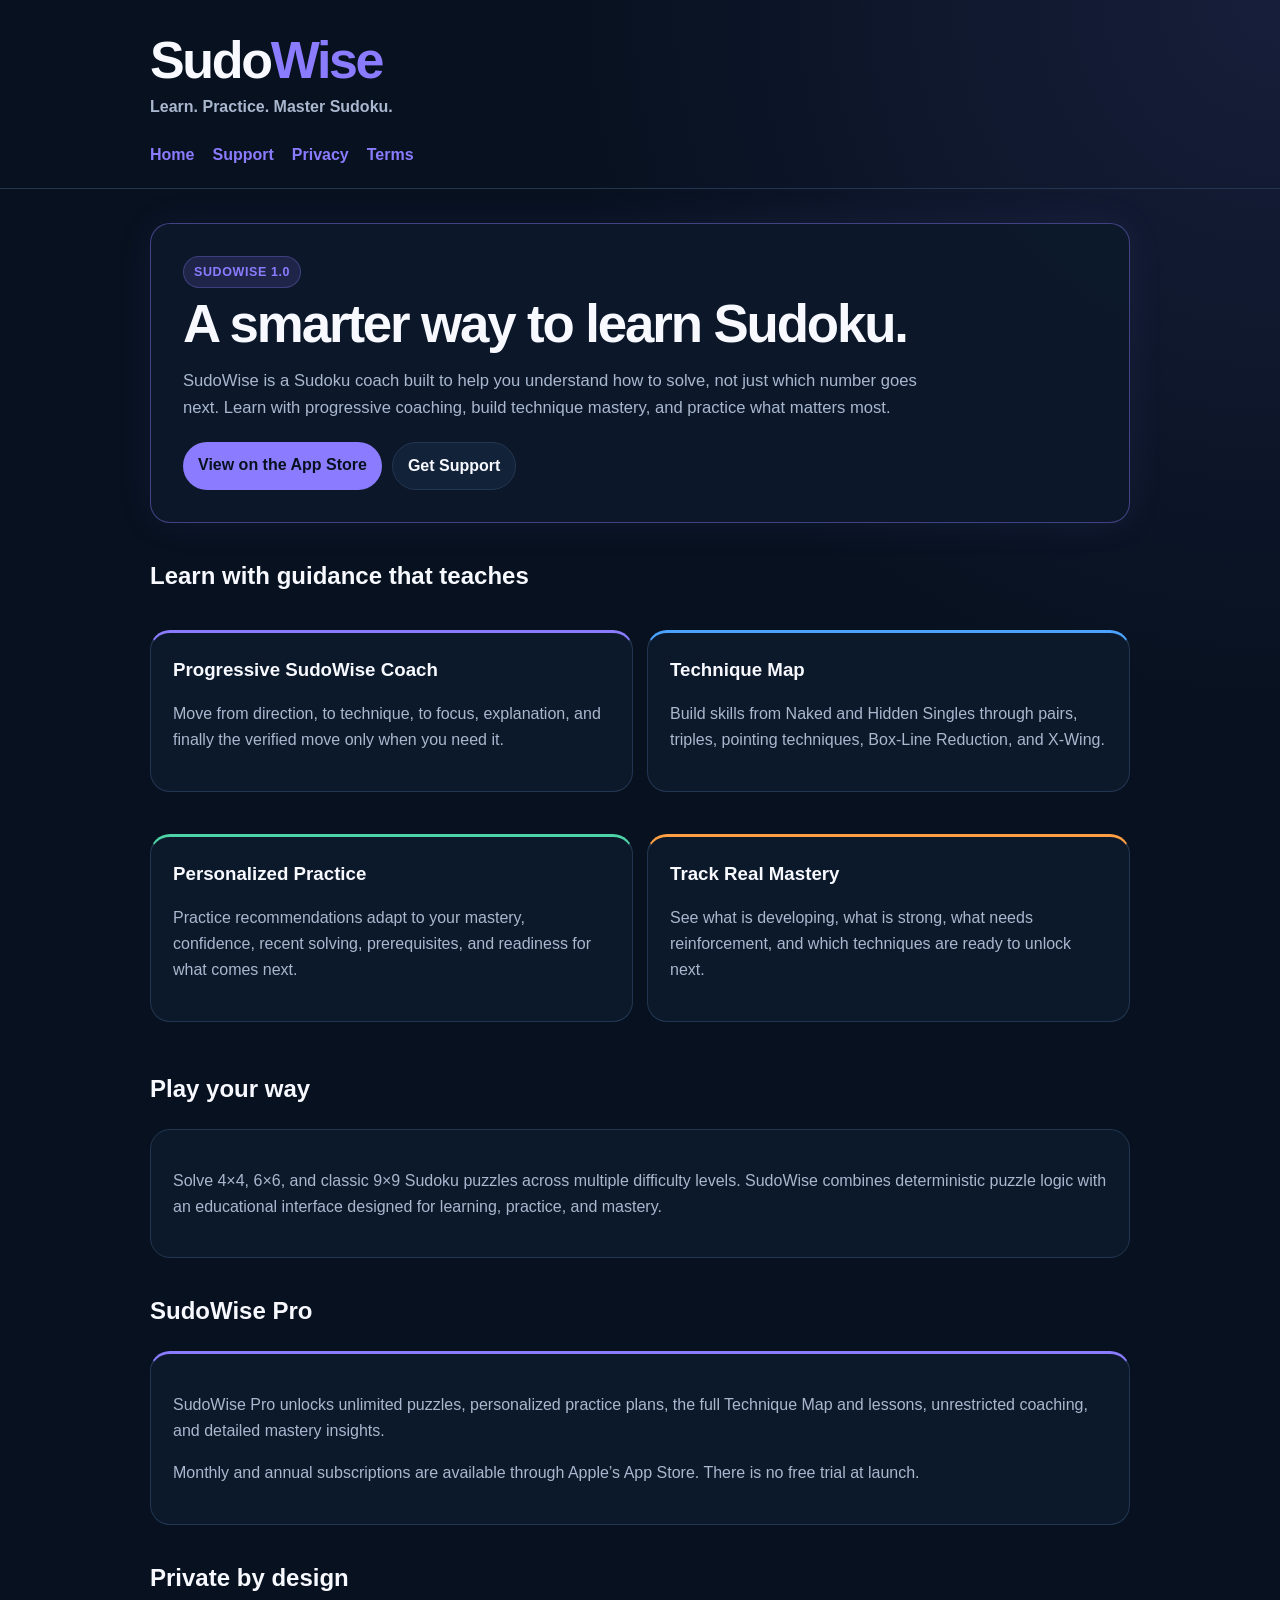
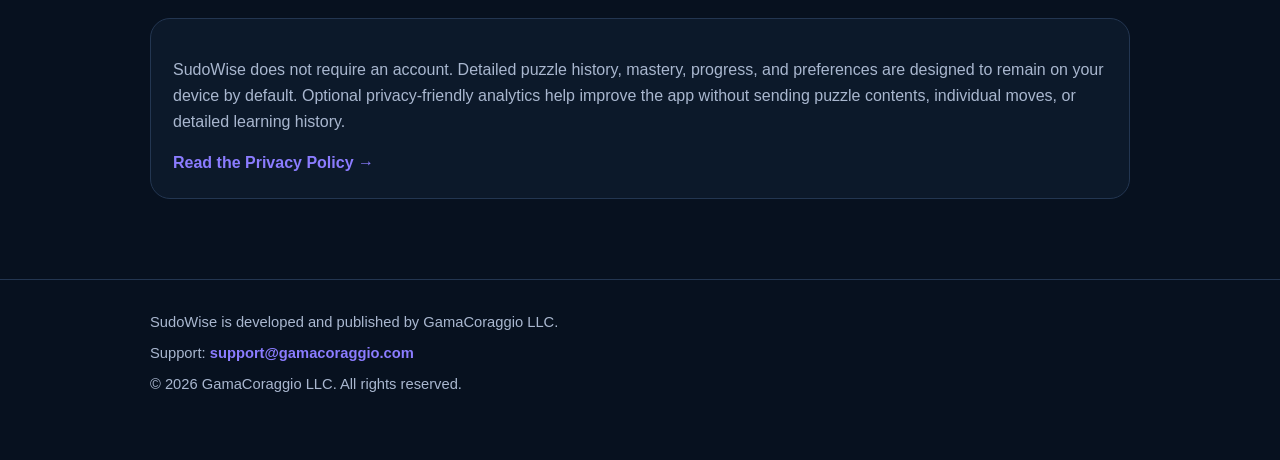
==== index.html @ 28a34da1 "feat: launch SudoWise website" ====
<!doctype html>
<html lang="en">
<head>
  <meta charset="utf-8">
  <meta name="viewport" content="width=device-width,initial-scale=1">
  <meta name="description" content="SudoWise is a Sudoku coach with progressive hints, technique mastery, personalized practice and local-first learning.">
  <title>SudoWise | Learn, Practice & Master Sudoku</title>
  <link rel="stylesheet" href="/styles.css">
</head>
<body>
<header>
  <div class="wrap">
    <div class="brand"><a href="/">Sudo<span class="brand-wise">Wise</span></a></div>
    <p class="tagline">Learn. Practice. Master Sudoku.</p>
    <nav>
      <a href="/">Home</a>
      <a href="/support/">Support</a>
      <a href="/privacy/">Privacy</a>
      <a href="/terms/">Terms</a>
    </nav>
  </div>
</header>

<main class="wrap">
  <section class="hero">
    <span class="badge">SudoWise 1.0</span>
    <h1>A smarter way to learn Sudoku.</h1>
    <p>
      SudoWise is a Sudoku coach built to help you understand how to solve,
      not just which number goes next. Learn with progressive coaching,
      build technique mastery, and practice what matters most.
    </p>
    <div class="actions">
      <a class="button" href="https://apps.apple.com/app/id6817919014">View on the App Store</a>
      <a class="button secondary" href="/support/">Get Support</a>
    </div>
  </section>

  <h2>Learn with guidance that teaches</h2>
  <div class="grid">
    <section class="card violet">
      <h3>Progressive SudoWise Coach</h3>
      <p>Move from direction, to technique, to focus, explanation, and finally the verified move only when you need it.</p>
    </section>
    <section class="card blue">
      <h3>Technique Map</h3>
      <p>Build skills from Naked and Hidden Singles through pairs, triples, pointing techniques, Box-Line Reduction, and X-Wing.</p>
    </section>
    <section class="card green">
      <h3>Personalized Practice</h3>
      <p>Practice recommendations adapt to your mastery, confidence, recent solving, prerequisites, and readiness for what comes next.</p>
    </section>
    <section class="card orange">
      <h3>Track Real Mastery</h3>
      <p>See what is developing, what is strong, what needs reinforcement, and which techniques are ready to unlock next.</p>
    </section>
  </div>

  <h2>Play your way</h2>
  <section class="card">
    <p>
      Solve 4×4, 6×6, and classic 9×9 Sudoku puzzles across multiple difficulty
      levels. SudoWise combines deterministic puzzle logic with an educational
      interface designed for learning, practice, and mastery.
    </p>
  </section>

  <h2>SudoWise Pro</h2>
  <section class="card violet">
    <p>
      SudoWise Pro unlocks unlimited puzzles, personalized practice plans,
      the full Technique Map and lessons, unrestricted coaching, and detailed
      mastery insights.
    </p>
    <p>
      Monthly and annual subscriptions are available through Apple’s App Store.
      There is no free trial at launch.
    </p>
  </section>

  <h2>Private by design</h2>
  <section class="card">
    <p>
      SudoWise does not require an account. Detailed puzzle history, mastery,
      progress, and preferences are designed to remain on your device by default.
      Optional privacy-friendly analytics help improve the app without sending
      puzzle contents, individual moves, or detailed learning history.
    </p>
    <a href="/privacy/">Read the Privacy Policy →</a>
  </section>
</main>

<footer>
  <div class="wrap">
    <p>SudoWise is developed and published by GamaCoraggio LLC.</p>
    <p>Support: <a href="mailto:support@gamacoraggio.com">support@gamacoraggio.com</a></p>
    <p>&copy; 2026 GamaCoraggio LLC. All rights reserved.</p>
  </div>
</footer>
</body>
</html>
---- styles.css ----
:root {
  --bg: #07111f;
  --surface: #0d1a2b;
  --surface-2: #122238;
  --border: #233651;
  --text: #f7f9ff;
  --secondary: #a9b7cf;
  --muted: #7888a2;
  --violet: #8b7cff;
  --violet-soft: rgba(139,124,255,.14);
  --blue: #4ba3ff;
  --green: #4ed3a7;
  --orange: #ff9f43;
}
* { box-sizing: border-box; }
html { scroll-behavior: smooth; }
body {
  margin: 0;
  font-family: -apple-system, BlinkMacSystemFont, "Segoe UI", sans-serif;
  background:
    radial-gradient(circle at top right, rgba(139,124,255,.12), transparent 30%),
    var(--bg);
  color: var(--text);
  line-height: 1.62;
}
.wrap { width: min(980px, calc(100% - 40px)); margin: 0 auto; }
header { padding: 34px 0 20px; border-bottom: 1px solid var(--border); }
.brand {
  margin: 0;
  font-size: clamp(2.15rem, 7vw, 3.25rem);
  line-height: 1;
  letter-spacing: -.045em;
  font-weight: 850;
}
.brand a { color: var(--text); text-decoration: none; }
.brand-wise { color: var(--violet); }
.tagline { margin: 8px 0 0; color: var(--secondary); font-weight: 650; }
nav { display: flex; flex-wrap: wrap; gap: 10px 18px; margin-top: 22px; }
a { color: var(--violet); text-decoration: none; font-weight: 680; }
a:hover { text-decoration: underline; }
main { padding: 34px 0 20px; }
.hero, .card {
  background: rgba(13,26,43,.96);
  border: 1px solid var(--border);
  border-radius: 20px;
}
.hero {
  padding: 32px;
  border-color: rgba(139,124,255,.42);
  box-shadow: 0 0 38px rgba(139,124,255,.08);
}
.hero h1 {
  margin: 8px 0 12px;
  font-size: clamp(2.15rem, 7vw, 3.3rem);
  line-height: 1.05;
  letter-spacing: -.04em;
}
.hero p { max-width: 760px; font-size: 1.04rem; color: var(--secondary); }
.badge {
  display: inline-block;
  padding: 5px 10px;
  border-radius: 999px;
  background: var(--violet-soft);
  border: 1px solid rgba(139,124,255,.3);
  color: var(--violet);
  font-size: .78rem;
  font-weight: 800;
  letter-spacing: .05em;
  text-transform: uppercase;
}
.actions { display: flex; flex-wrap: wrap; gap: 10px; margin-top: 20px; }
.button {
  display: inline-block;
  padding: 10px 15px;
  border-radius: 999px;
  background: var(--violet);
  color: #07111f;
  text-decoration: none;
  font-weight: 850;
}
.button.secondary {
  color: var(--text);
  background: var(--surface-2);
  border: 1px solid var(--border);
}
.button:hover { text-decoration: none; filter: brightness(1.05); }
h2 { margin-top: 34px; }
h3 { margin: 0 0 6px; }
p, li { color: var(--secondary); }
.grid { display: grid; grid-template-columns: repeat(2, minmax(0,1fr)); gap: 14px; }
.card { padding: 22px; margin: 14px 0; }
.card.violet { border-top: 3px solid var(--violet); }
.card.blue { border-top: 3px solid var(--blue); }
.card.green { border-top: 3px solid var(--green); }
.card.orange { border-top: 3px solid var(--orange); }
.note {
  padding: 14px 16px;
  border-radius: 13px;
  background: var(--surface-2);
  border: 1px solid var(--border);
}
footer {
  margin-top: 46px;
  padding: 24px 0 56px;
  border-top: 1px solid var(--border);
  font-size: .92rem;
}
footer p { margin: 7px 0; }
code { color: #d7ddff; }
@media (max-width: 680px) {
  .grid { grid-template-columns: 1fr; }
  .hero { padding: 23px; }
}
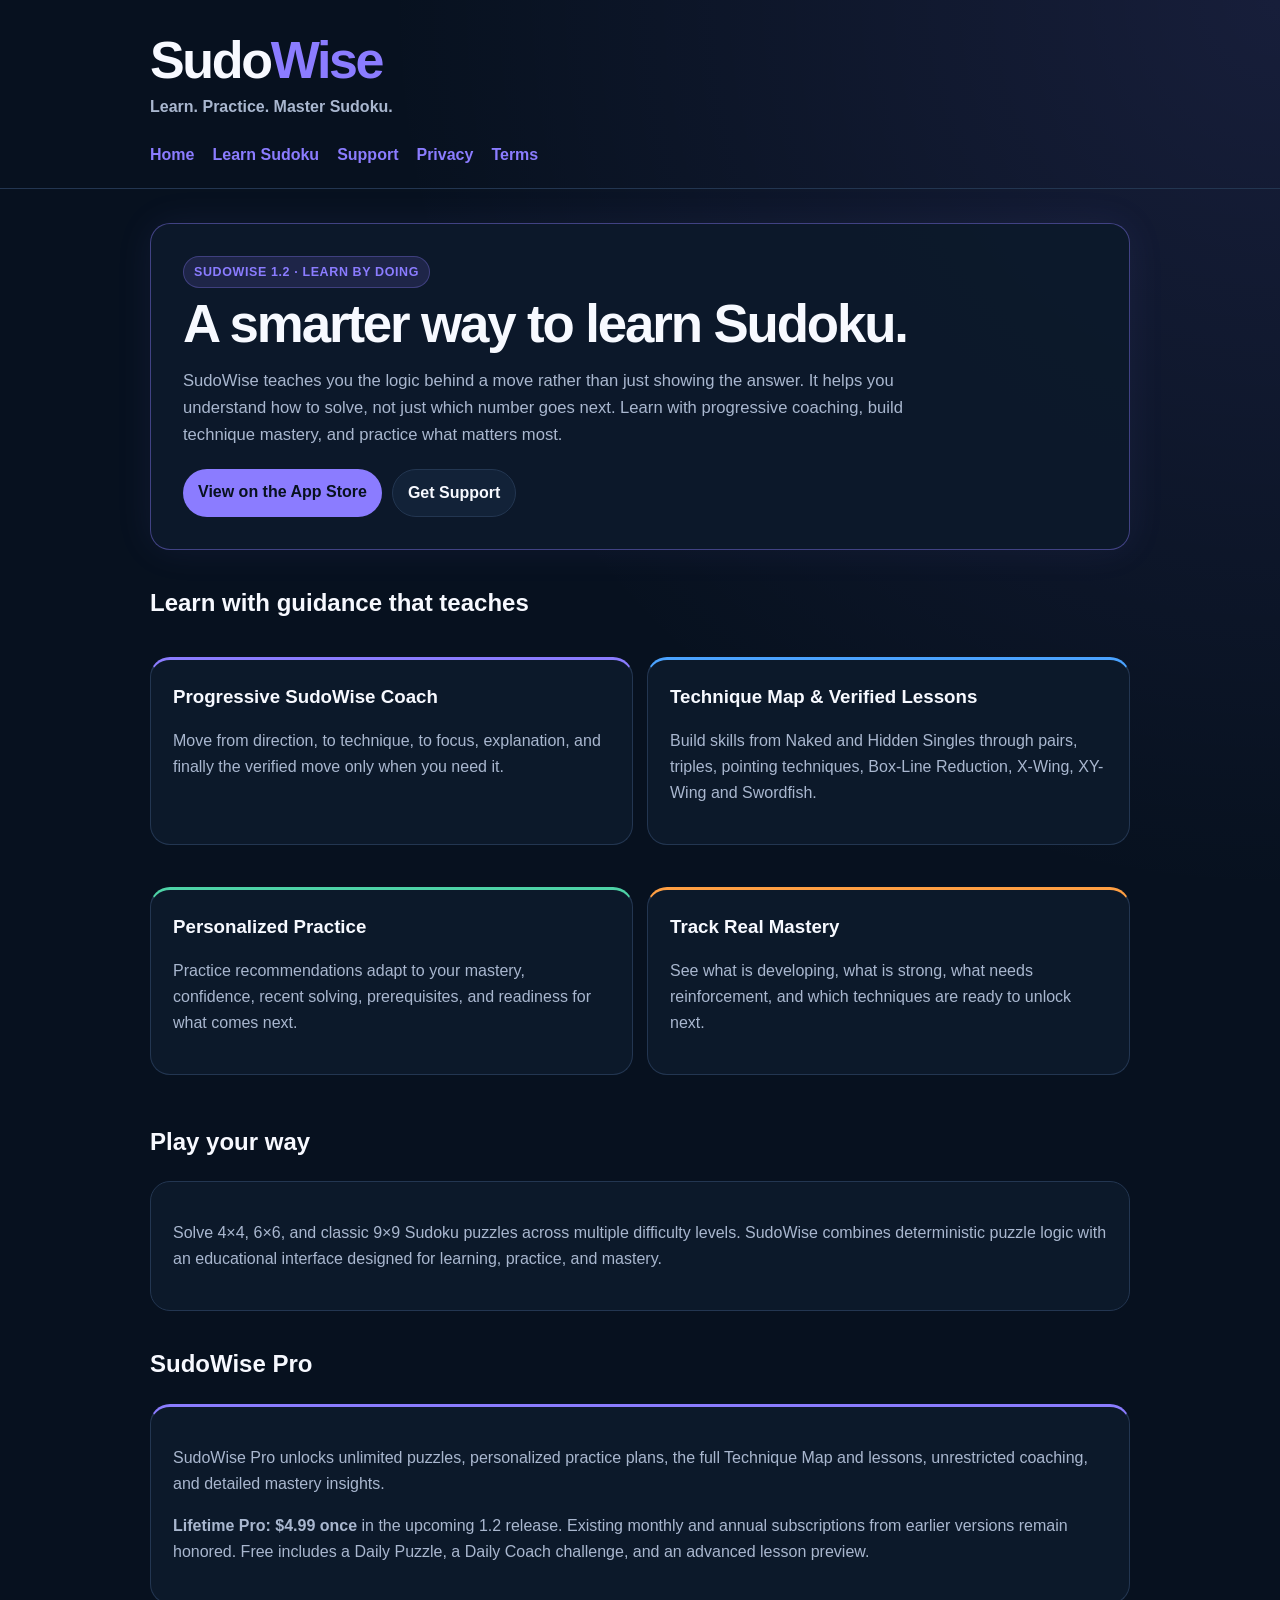
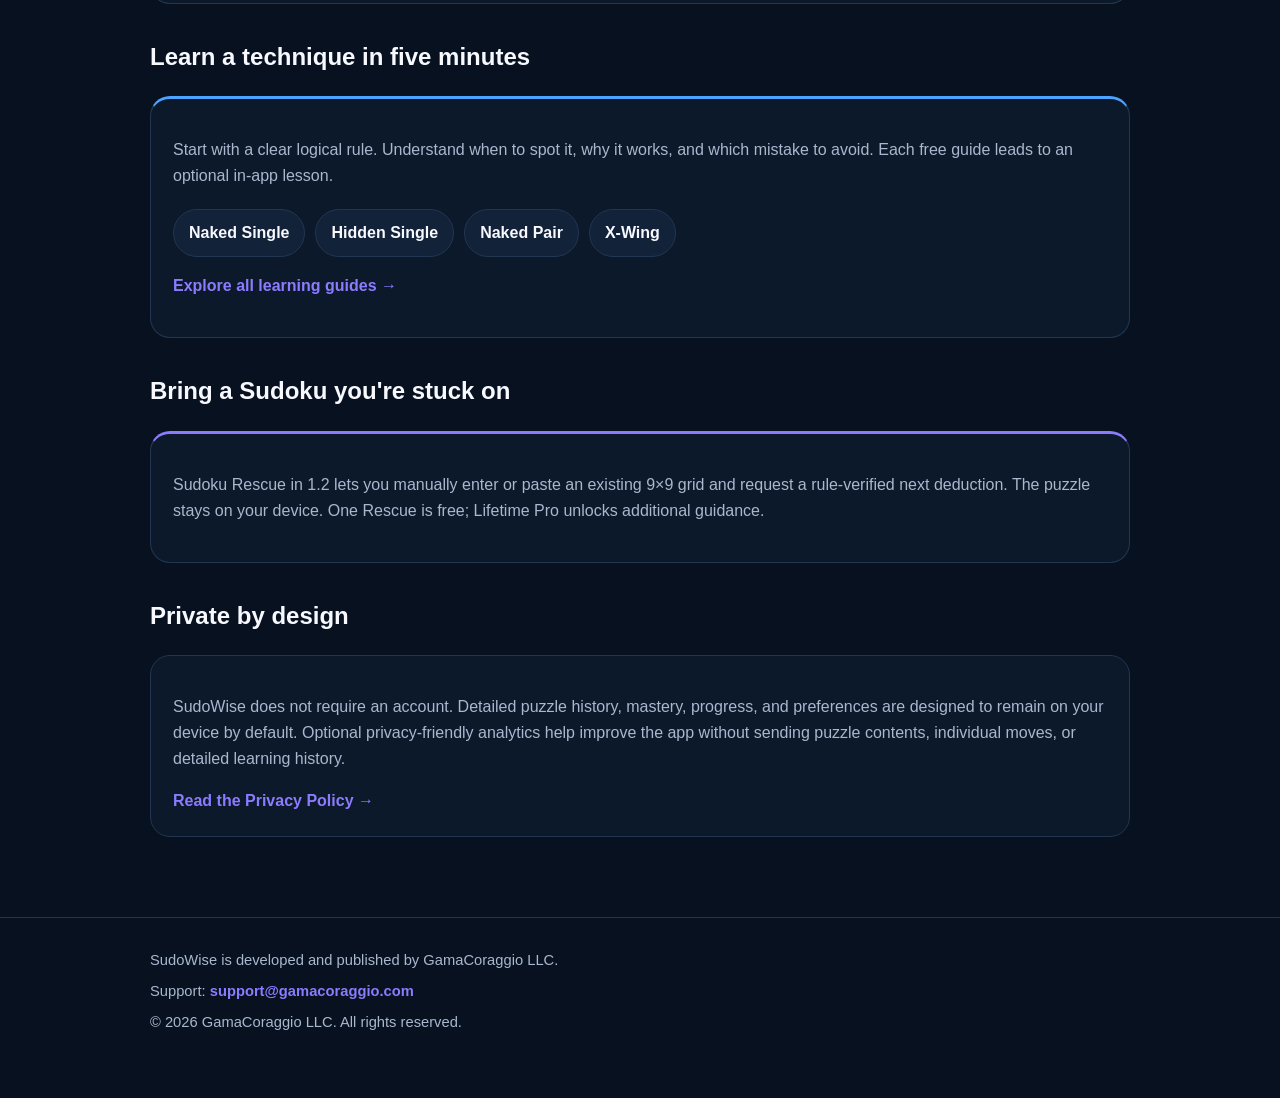
==== commit da4baebf: "feat(website): align privacy, Lifetime Pro and education messaging with SudoWise 1.2" ====
--- a/index.html
+++ b/index.html
@@ -5,7 +5,7 @@
   <meta name="viewport" content="width=device-width,initial-scale=1">
   <meta name="description" content="SudoWise is a Sudoku coach with progressive hints, technique mastery, personalized practice and local-first learning.">
   <title>SudoWise | Learn, Practice & Master Sudoku</title>
-  <link rel="stylesheet" href="/styles.css">
+  <link rel="stylesheet" href="styles.css">
 </head>
 <body>
 <header>
@@ -14,6 +14,7 @@
     <p class="tagline">Learn. Practice. Master Sudoku.</p>
     <nav>
       <a href="/">Home</a>
+      <a href="/learn/">Learn Sudoku</a>
       <a href="/support/">Support</a>
       <a href="/privacy/">Privacy</a>
       <a href="/terms/">Terms</a>
@@ -23,10 +24,10 @@
 
 <main class="wrap">
   <section class="hero">
-    <span class="badge">SudoWise 1.0</span>
+    <span class="badge">SudoWise 1.2 · Learn by doing</span>
     <h1>A smarter way to learn Sudoku.</h1>
     <p>
-      SudoWise is a Sudoku coach built to help you understand how to solve,
+      SudoWise teaches you the logic behind a move rather than just showing the answer. It helps you understand how to solve,
       not just which number goes next. Learn with progressive coaching,
       build technique mastery, and practice what matters most.
     </p>
@@ -43,8 +44,8 @@
       <p>Move from direction, to technique, to focus, explanation, and finally the verified move only when you need it.</p>
     </section>
     <section class="card blue">
-      <h3>Technique Map</h3>
-      <p>Build skills from Naked and Hidden Singles through pairs, triples, pointing techniques, Box-Line Reduction, and X-Wing.</p>
+      <h3>Technique Map &amp; Verified Lessons</h3>
+      <p>Build skills from Naked and Hidden Singles through pairs, triples, pointing techniques, Box-Line Reduction, X-Wing, XY-Wing and Swordfish.</p>
     </section>
     <section class="card green">
       <h3>Personalized Practice</h3>
@@ -73,9 +74,27 @@
       mastery insights.
     </p>
     <p>
-      Monthly and annual subscriptions are available through Apple’s App Store.
-      There is no free trial at launch.
+      <strong>Lifetime Pro: $4.99 once</strong> in the upcoming 1.2 release.
+      Existing monthly and annual subscriptions from earlier versions remain honored.
+      Free includes a Daily Puzzle, a Daily Coach challenge, and an advanced lesson preview.
     </p>
+  </section>
+
+  <h2>Learn a technique in five minutes</h2>
+  <section class="card blue">
+    <p>Start with a clear logical rule. Understand when to spot it, why it works, and which mistake to avoid. Each free guide leads to an optional in-app lesson.</p>
+    <div class="actions">
+      <a class="button secondary" href="/learn/naked-single/">Naked Single</a>
+      <a class="button secondary" href="/learn/hidden-single/">Hidden Single</a>
+      <a class="button secondary" href="/learn/naked-pair/">Naked Pair</a>
+      <a class="button secondary" href="/learn/x-wing/">X-Wing</a>
+    </div>
+    <p><a href="/learn/">Explore all learning guides →</a></p>
+  </section>
+
+  <h2>Bring a Sudoku you're stuck on</h2>
+  <section class="card violet">
+    <p>Sudoku Rescue in 1.2 lets you manually enter or paste an existing 9×9 grid and request a rule-verified next deduction. The puzzle stays on your device. One Rescue is free; Lifetime Pro unlocks additional guidance.</p>
   </section>
 
   <h2>Private by design</h2>
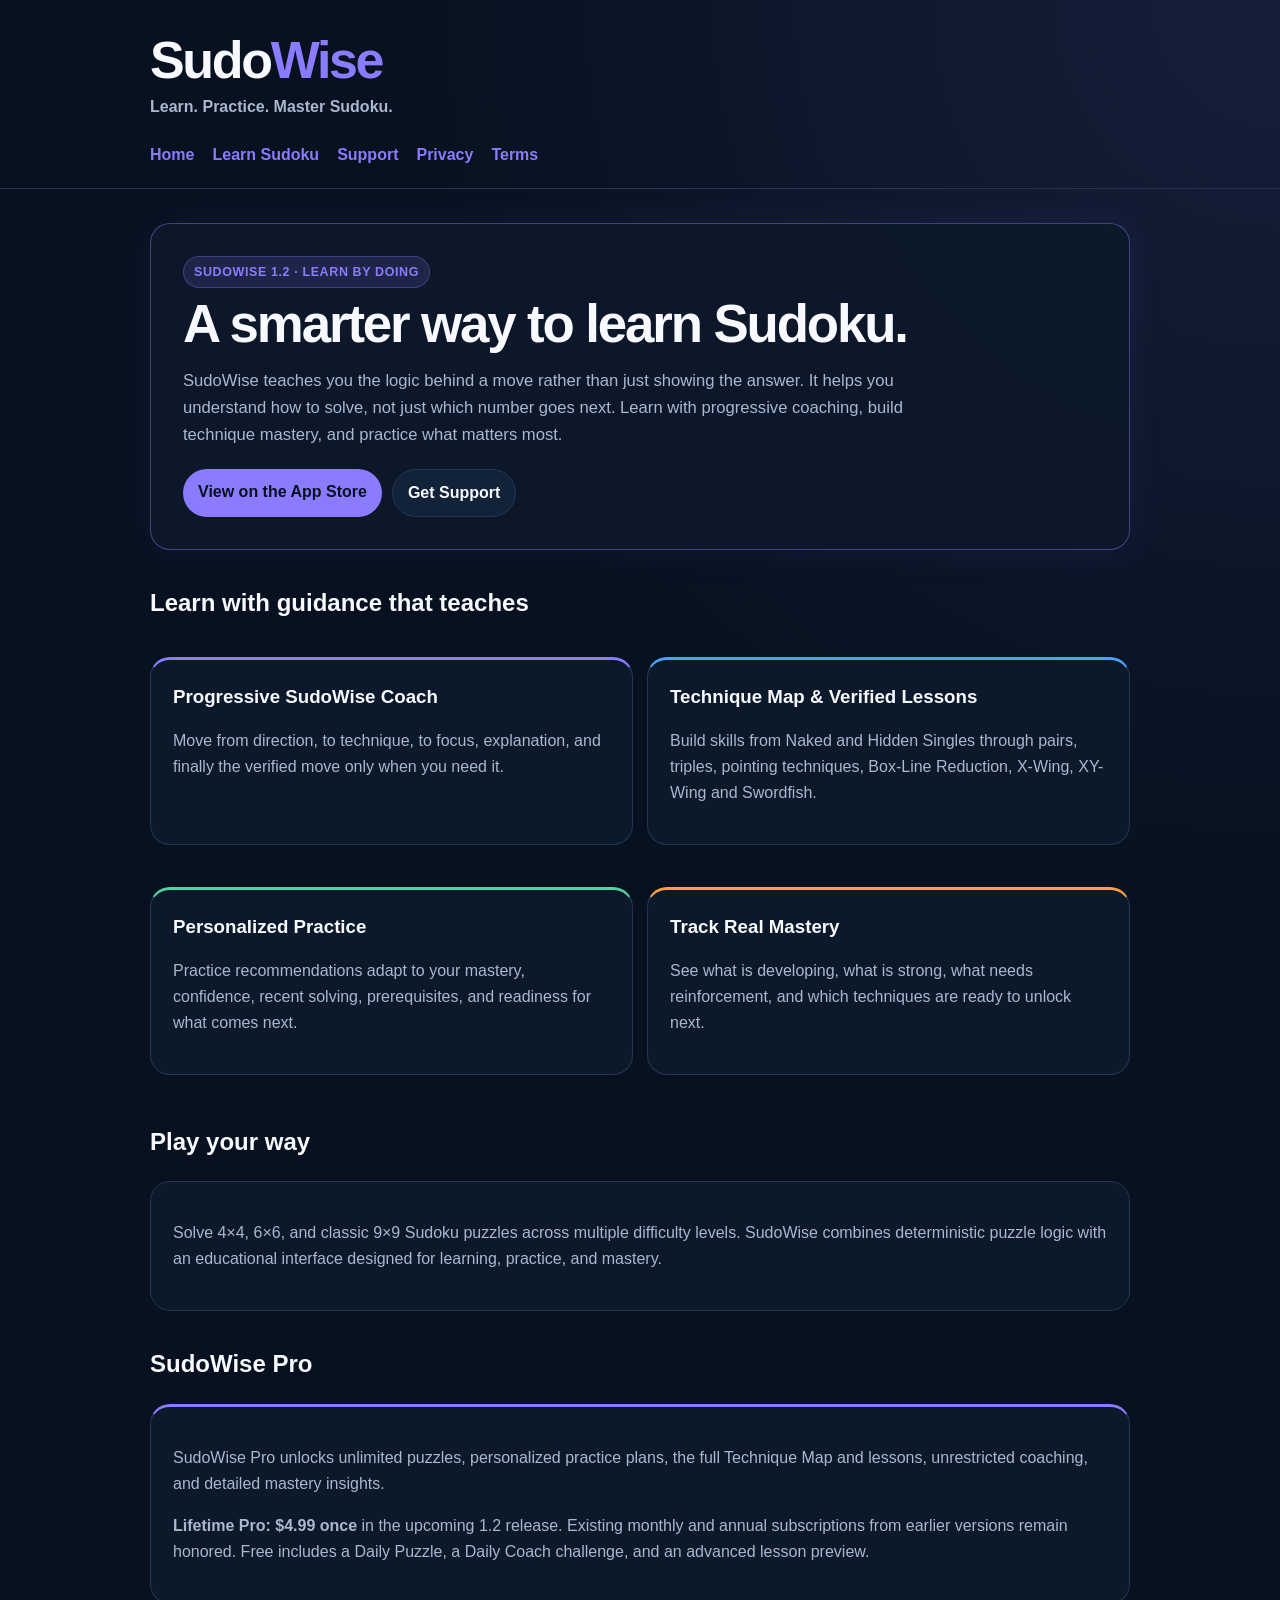
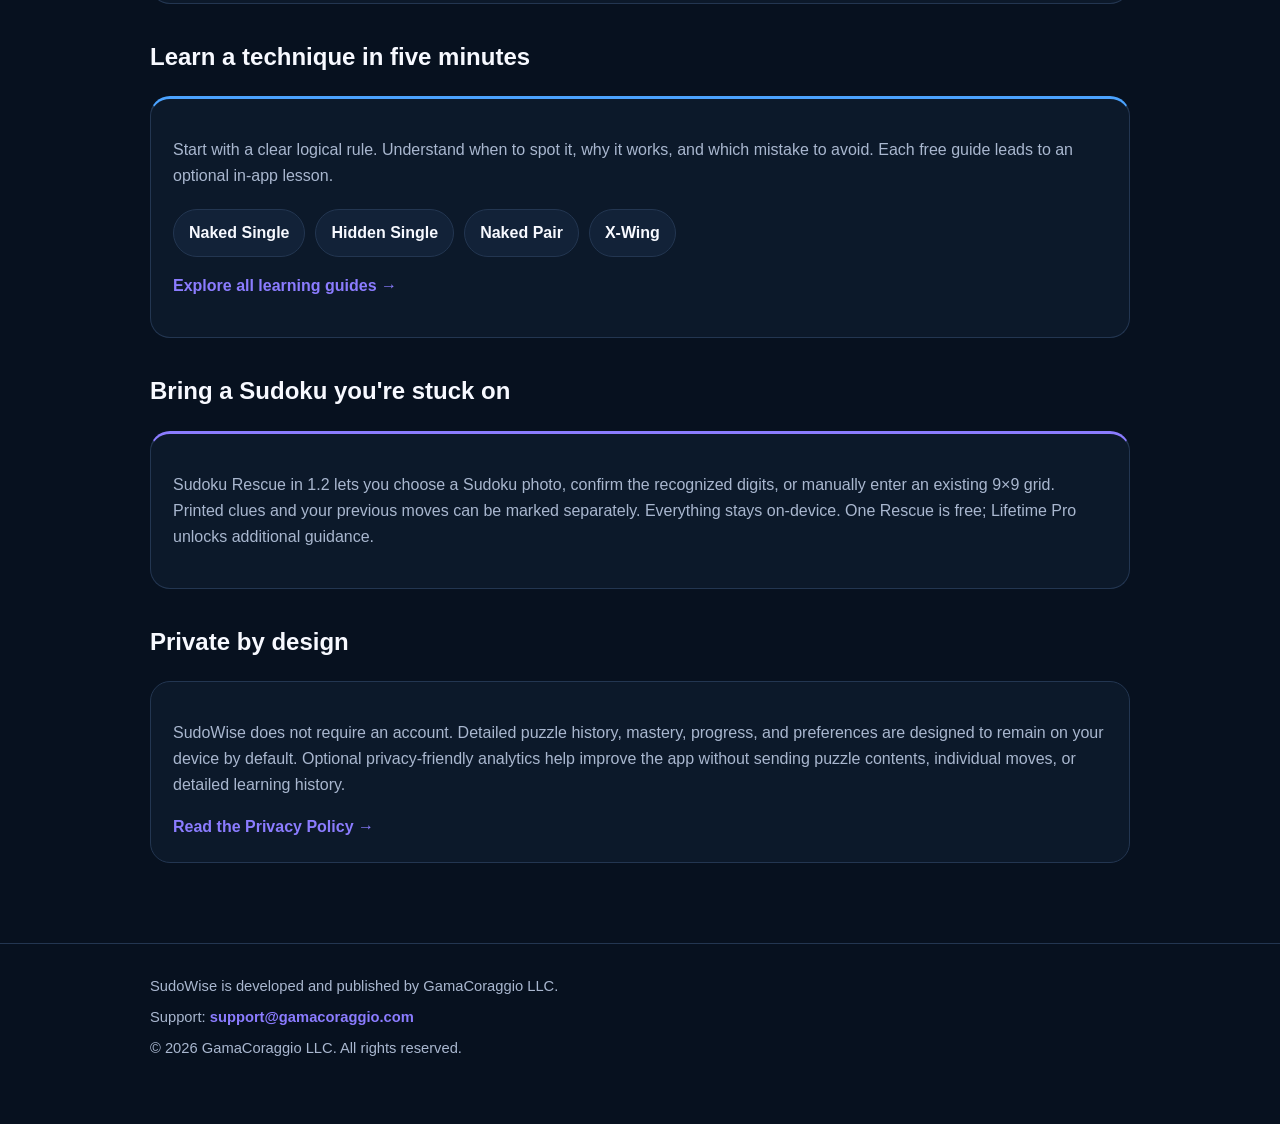
==== commit c3bd48b5: "feat(site): advertise privacy-preserving photo-to-Sudoku Rescue import accurately" ====
--- a/index.html
+++ b/index.html
@@ -94,7 +94,7 @@
 
   <h2>Bring a Sudoku you're stuck on</h2>
   <section class="card violet">
-    <p>Sudoku Rescue in 1.2 lets you manually enter or paste an existing 9×9 grid and request a rule-verified next deduction. The puzzle stays on your device. One Rescue is free; Lifetime Pro unlocks additional guidance.</p>
+    <p>Sudoku Rescue in 1.2 lets you choose a Sudoku photo, confirm the recognized digits, or manually enter an existing 9×9 grid. Printed clues and your previous moves can be marked separately. Everything stays on-device. One Rescue is free; Lifetime Pro unlocks additional guidance.</p>
   </section>
 
   <h2>Private by design</h2>
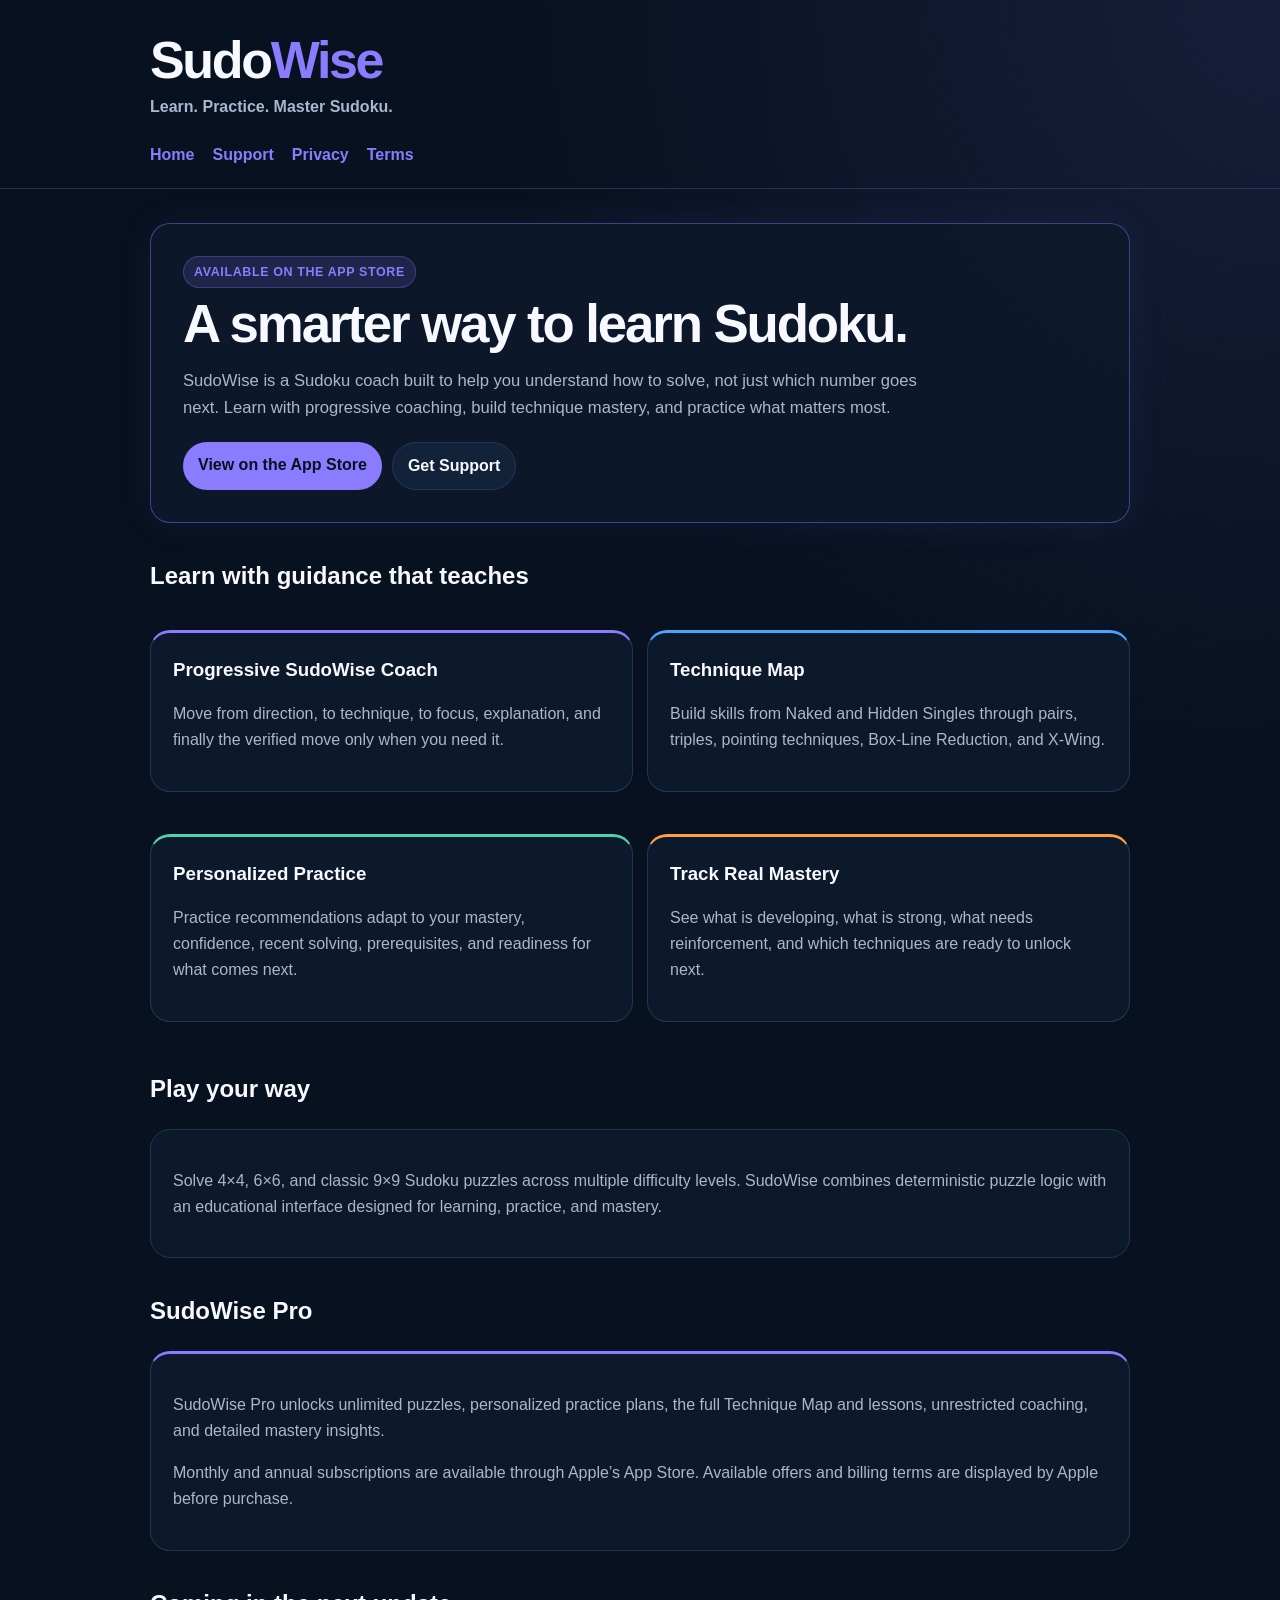
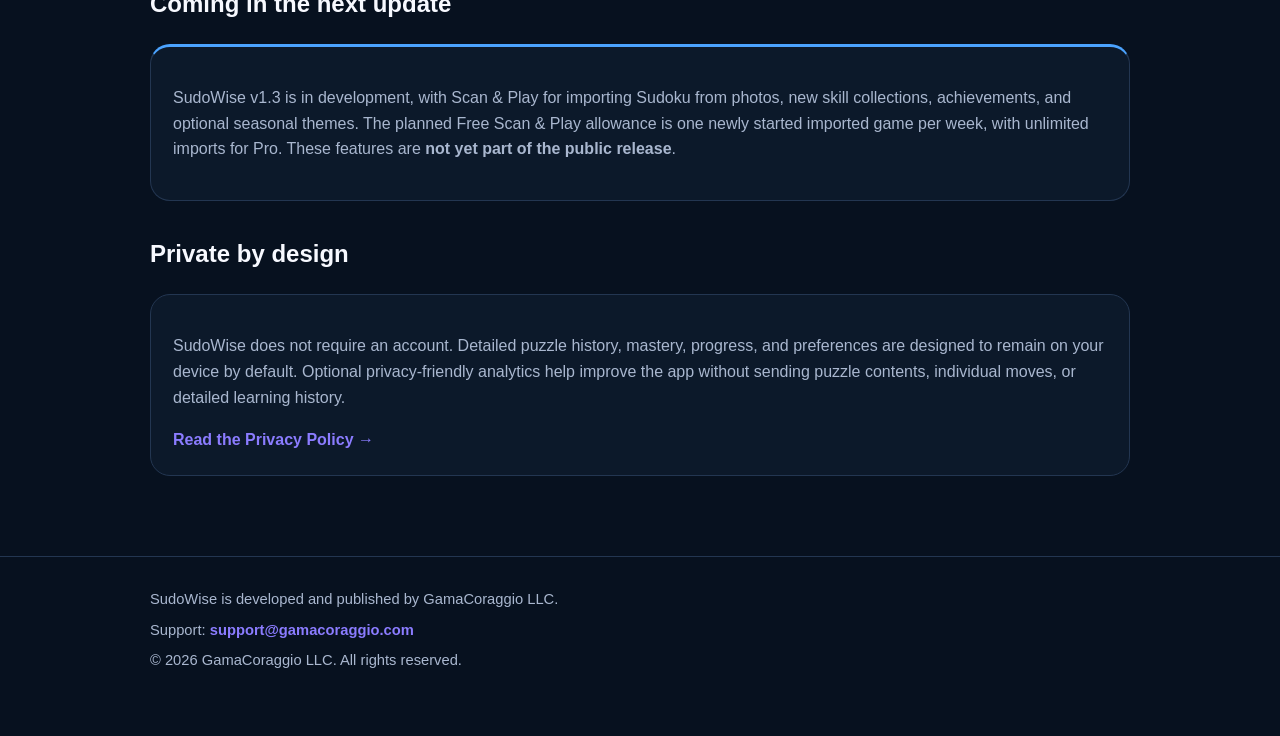
==== commit afbdb498: "site(sudowise): distinguish released app from upcoming v1.3 subscription features" ====
--- a/index.html
+++ b/index.html
@@ -14,7 +14,6 @@
     <p class="tagline">Learn. Practice. Master Sudoku.</p>
     <nav>
       <a href="/">Home</a>
-      <a href="/learn/">Learn Sudoku</a>
       <a href="/support/">Support</a>
       <a href="/privacy/">Privacy</a>
       <a href="/terms/">Terms</a>
@@ -24,10 +23,10 @@
 
 <main class="wrap">
   <section class="hero">
-    <span class="badge">SudoWise 1.2 · Learn by doing</span>
+    <span class="badge">Available on the App Store</span>
     <h1>A smarter way to learn Sudoku.</h1>
     <p>
-      SudoWise teaches you the logic behind a move rather than just showing the answer. It helps you understand how to solve,
+      SudoWise is a Sudoku coach built to help you understand how to solve,
       not just which number goes next. Learn with progressive coaching,
       build technique mastery, and practice what matters most.
     </p>
@@ -44,8 +43,8 @@
       <p>Move from direction, to technique, to focus, explanation, and finally the verified move only when you need it.</p>
     </section>
     <section class="card blue">
-      <h3>Technique Map &amp; Verified Lessons</h3>
-      <p>Build skills from Naked and Hidden Singles through pairs, triples, pointing techniques, Box-Line Reduction, X-Wing, XY-Wing and Swordfish.</p>
+      <h3>Technique Map</h3>
+      <p>Build skills from Naked and Hidden Singles through pairs, triples, pointing techniques, Box-Line Reduction, and X-Wing.</p>
     </section>
     <section class="card green">
       <h3>Personalized Practice</h3>
@@ -74,27 +73,19 @@
       mastery insights.
     </p>
     <p>
-      <strong>Lifetime Pro: $4.99 once</strong> in the upcoming 1.2 release.
-      Existing monthly and annual subscriptions from earlier versions remain honored.
-      Free includes a Daily Puzzle, a Daily Coach challenge, and an advanced lesson preview.
+      Monthly and annual subscriptions are available through Apple’s App Store.
+      Available offers and billing terms are displayed by Apple before purchase.
     </p>
   </section>
 
-  <h2>Learn a technique in five minutes</h2>
+  <h2>Coming in the next update</h2>
   <section class="card blue">
-    <p>Start with a clear logical rule. Understand when to spot it, why it works, and which mistake to avoid. Each free guide leads to an optional in-app lesson.</p>
-    <div class="actions">
-      <a class="button secondary" href="/learn/naked-single/">Naked Single</a>
-      <a class="button secondary" href="/learn/hidden-single/">Hidden Single</a>
-      <a class="button secondary" href="/learn/naked-pair/">Naked Pair</a>
-      <a class="button secondary" href="/learn/x-wing/">X-Wing</a>
-    </div>
-    <p><a href="/learn/">Explore all learning guides →</a></p>
-  </section>
-
-  <h2>Bring a Sudoku you're stuck on</h2>
-  <section class="card violet">
-    <p>Sudoku Rescue in 1.2 lets you choose a Sudoku photo, confirm the recognized digits, or manually enter an existing 9×9 grid. Printed clues and your previous moves can be marked separately. Everything stays on-device. One Rescue is free; Lifetime Pro unlocks additional guidance.</p>
+    <p>
+      SudoWise v1.3 is in development, with Scan &amp; Play for importing Sudoku from photos,
+      new skill collections, achievements, and optional seasonal themes.
+      The planned Free Scan &amp; Play allowance is one newly started imported game per week,
+      with unlimited imports for Pro. These features are <strong>not yet part of the public release</strong>.
+    </p>
   </section>
 
   <h2>Private by design</h2>
